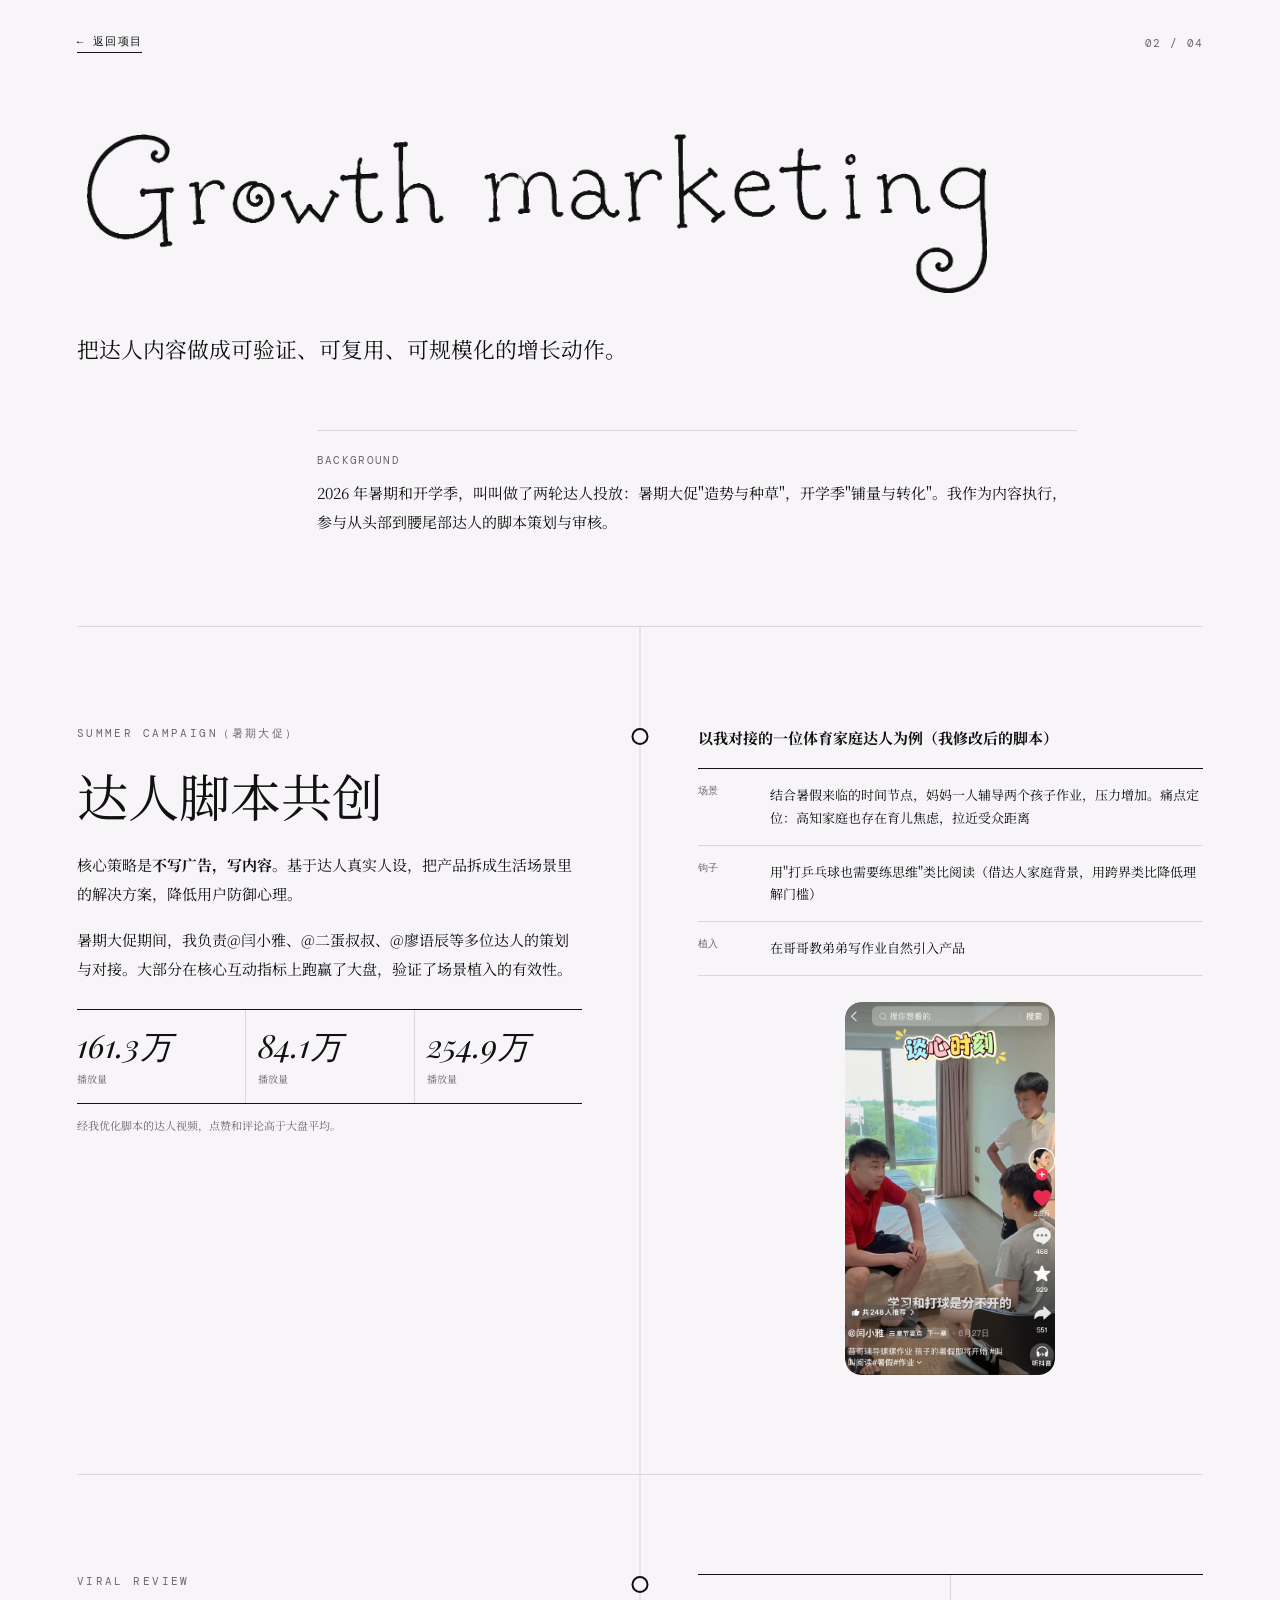
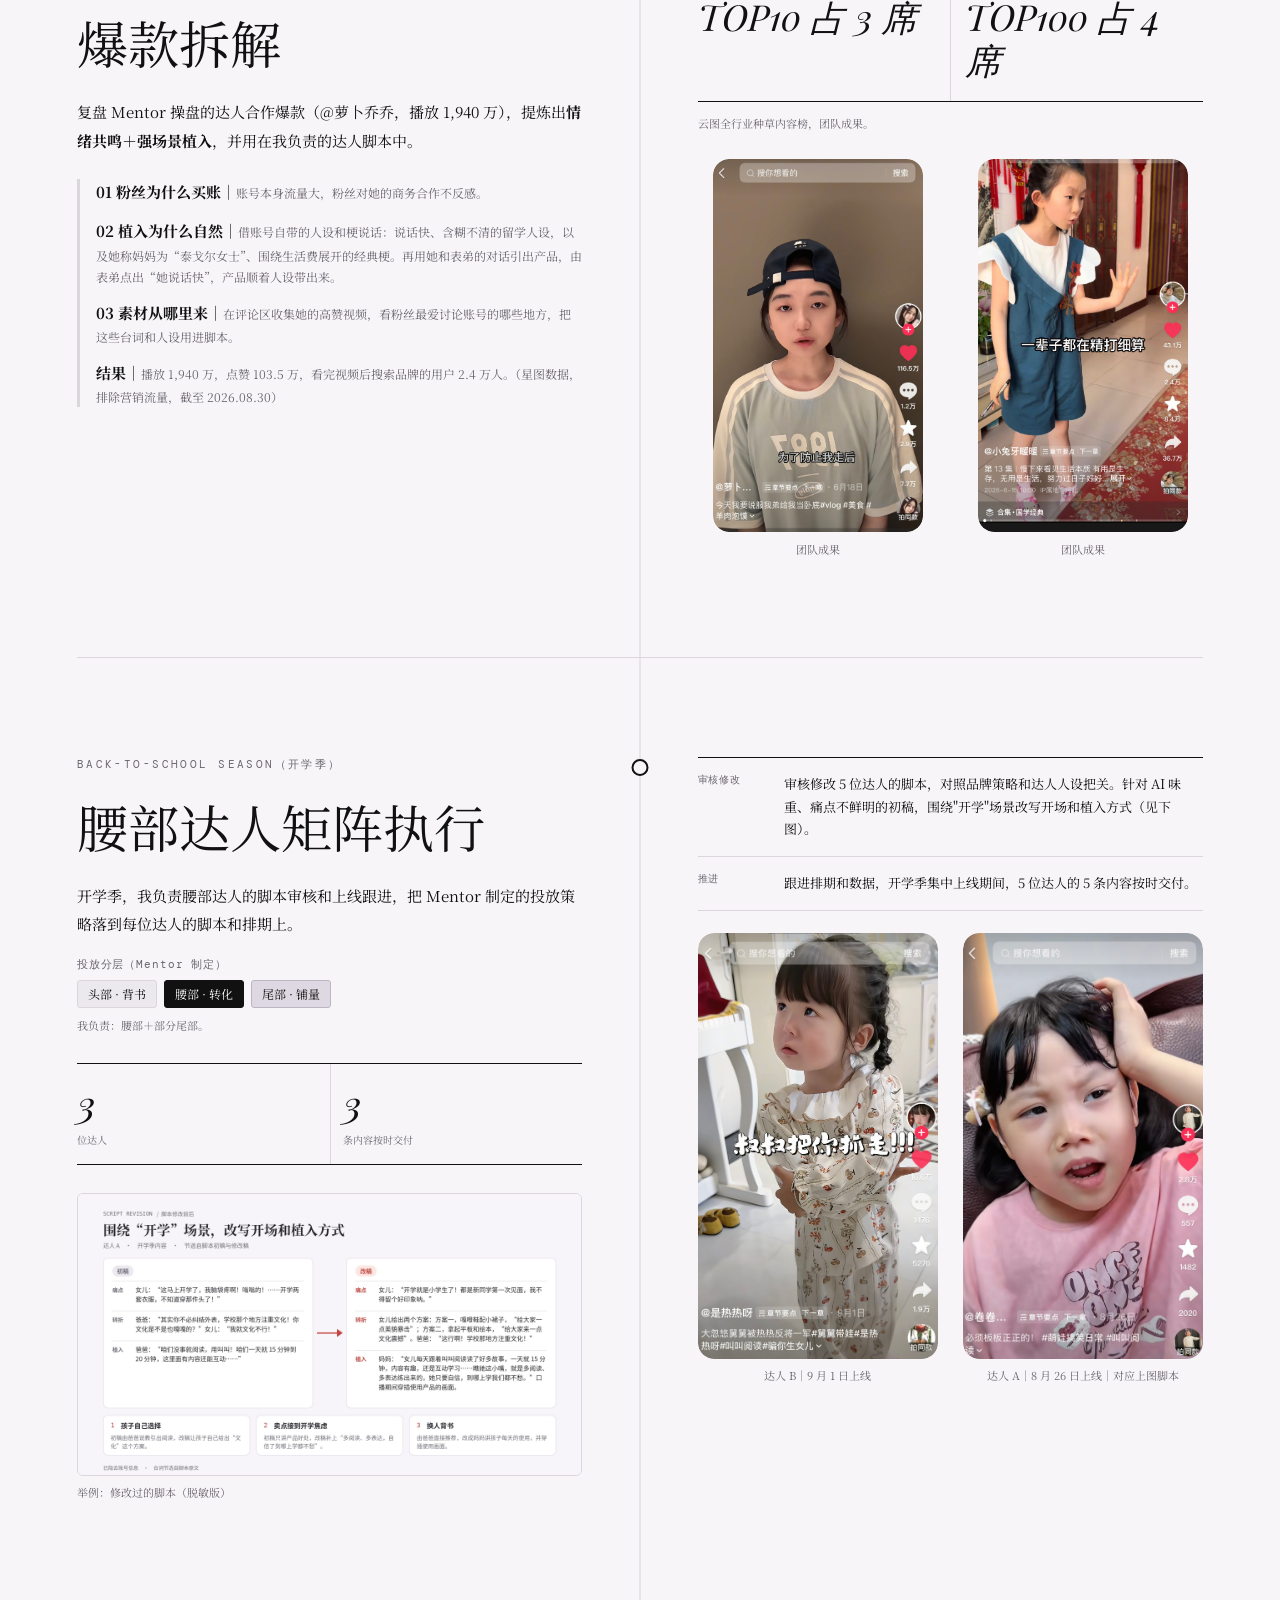
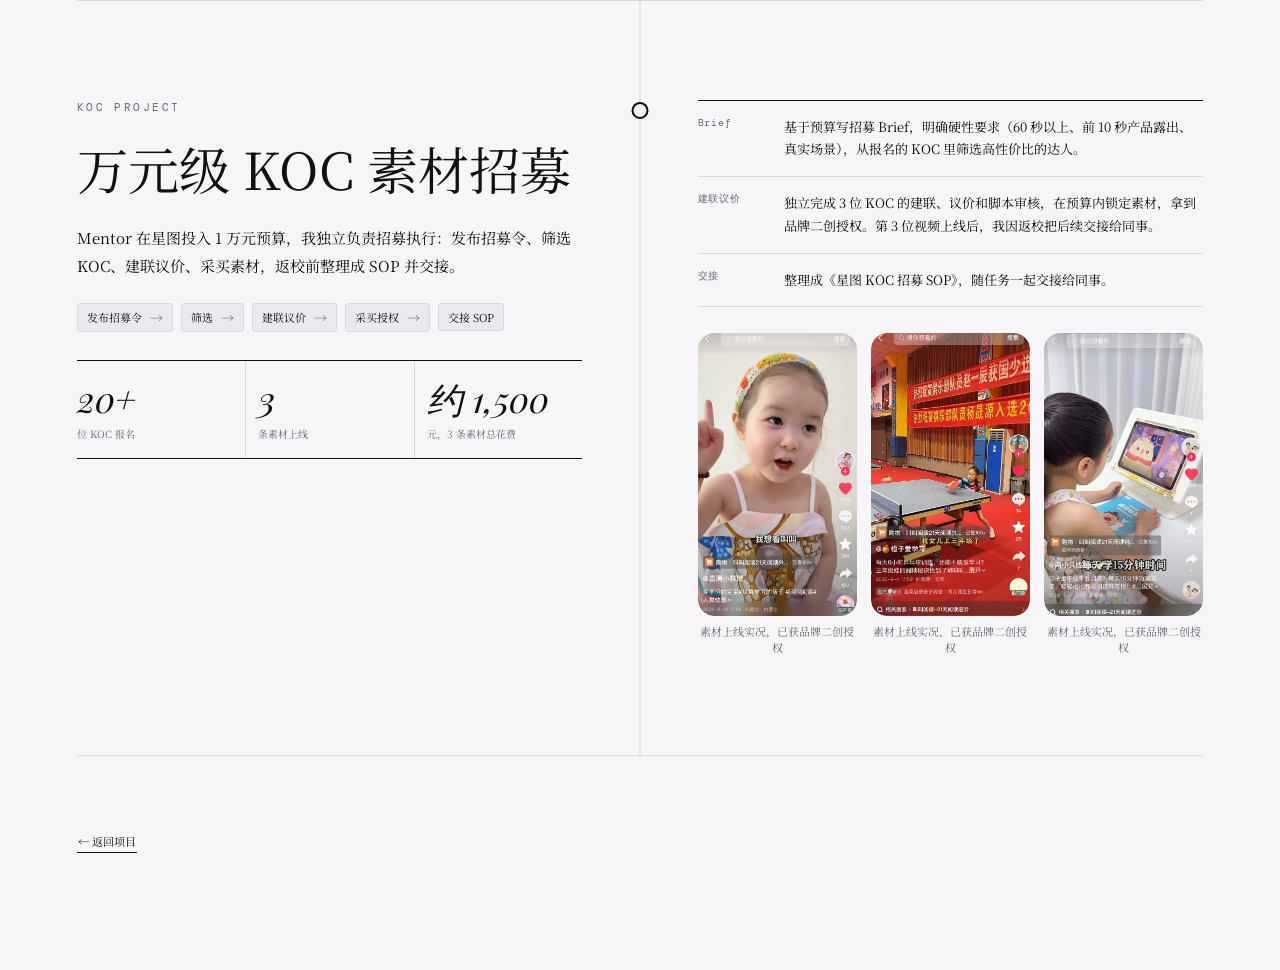
==== growth-marketing.html @ 47eaa934 "Initial portfolio release" ====
<!doctype html>
<html lang="zh">
<head>
<meta charset="utf-8">
<meta name="viewport" content="width=device-width, initial-scale=1, viewport-fit=cover">
<title>Growth marketing — Siqi's Portfolio</title>
<link href="https://fonts.googleapis.com/css2?family=Playfair+Display:ital,wght@0,400;0,700;1,400&amp;family=DM+Mono&amp;family=Noto+Serif+SC:wght@400;700&amp;display=swap" rel="stylesheet">
<link href="media-viewer.css" rel="stylesheet">
<style>
:root{--bg:#F7F5F8;--ink:#111;--mute:#6B6670;--line:#DAD6DC;box-sizing:border-box}
*{box-sizing:border-box}html{scroll-behavior:smooth}body{margin:0;overflow-x:hidden;background:var(--bg);color:var(--ink);font-family:'Noto Serif SC',serif}.mono{font:11px 'DM Mono',monospace;letter-spacing:.12em}
.page{width:min(1180px,88vw);margin:0 auto;padding:24px 0 13vh}.nav{display:flex;justify-content:space-between;align-items:center;min-height:38px;margin-bottom:clamp(42px,7vh,76px)}.back{color:var(--ink);text-decoration:none;border-bottom:1px solid var(--ink);padding-bottom:3px}.count{color:var(--mute)}.project-footer{padding-top:clamp(48px,8vh,88px)}.bottom-back{display:inline-block;color:var(--ink);text-decoration:none;border-bottom:1px solid var(--ink);padding:0 1px 4px;font-size:11px;line-height:1.2}
.hero{padding-bottom:clamp(58px,10vh,110px)}h1{width:min(920px,82vw);margin:0;line-height:0}h1 img{display:block;width:100%;height:auto}.subtitle{margin:28px 0 0;font-size:clamp(16px,1.7vw,22px);line-height:1.7}.background{max-width:760px;margin:clamp(42px,7vh,72px) 0 0 clamp(0px,20vw,240px);padding-top:22px;border-top:1px solid var(--line)}.background .mono{display:block;margin-bottom:12px;color:var(--mute)}.background p{margin:0;font-size:15px;line-height:1.9}
.timeline{position:relative}.timeline::before{content:'';position:absolute;top:0;bottom:0;left:50%;width:1px;background:var(--line);transform:translateX(-.5px)}.chapter{position:relative;display:grid;grid-template-columns:minmax(0,1fr) minmax(0,1fr);gap:clamp(72px,9vw,132px);align-items:start;padding:clamp(70px,11vh,126px) 0;border-top:1px solid var(--line)}.chapter:last-child{border-bottom:1px solid var(--line)}.node{position:absolute;z-index:2;left:50%;top:clamp(70px,11vh,126px);width:17px;height:17px;border:2px solid var(--ink);border-radius:50%;background:var(--bg);transform:translate(-50%,2px)}
.copy,.visual{min-width:0}.eyebrow{display:block;margin-bottom:22px;color:var(--mute);font:11px 'DM Mono',monospace;letter-spacing:.22em}.chapter h2{margin:0 0 24px;font:400 clamp(31px,4vw,52px)/1.25 'Noto Serif SC',serif}.chapter-copy{margin:0;font-size:15px;line-height:1.9}.chapter-copy strong{font-weight:700}.visual-title{margin:0 0 18px;font-size:15px;line-height:1.6}.points{margin:0;border-top:1px solid var(--ink)}.point{display:grid;grid-template-columns:58px minmax(0,1fr);gap:14px;padding:15px 0;border-bottom:1px solid var(--line)}.point dt{color:var(--mute);font:10px 'DM Mono',monospace;letter-spacing:.08em}.point dd{margin:0;font-size:13px;line-height:1.75}.phones{display:flex;align-items:flex-start;justify-content:center;gap:clamp(14px,2vw,28px);margin-top:26px}.phone-figure{min-width:0;margin:0;flex:1}.phone{position:relative;width:min(100%,210px);margin:0 auto;aspect-ratio:9/18.5;padding:10px 7px 8px;border:3px solid var(--ink);border-radius:28px;background:var(--ink);overflow:hidden}.phone::before{content:'';position:absolute;z-index:2;top:5px;left:50%;width:32%;height:8px;border-radius:0 0 8px 8px;background:var(--ink);transform:translateX(-50%)}.screen{position:relative;width:100%;height:100%;overflow:hidden;border-radius:19px;background:#111}.screen img{width:100%;height:100%;display:block;object-fit:contain}.placeholder{position:absolute;inset:0;display:flex;align-items:center;justify-content:center;padding:12px;color:var(--mute);text-align:center;word-break:break-word}.screen:not(.missing) .placeholder{display:none}.phone-figure figcaption{margin-top:9px;color:var(--mute);font-size:11px;line-height:1.5;text-align:center}
.stats{display:grid;grid-template-columns:repeat(3,minmax(0,1fr));margin-top:26px;border-top:1px solid var(--ink);border-bottom:1px solid var(--ink)}.stat{padding:17px 12px 17px 0}.stat+.stat{padding-left:12px;border-left:1px solid var(--line)}.stat strong{display:block;font:italic 400 clamp(22px,2.5vw,34px)/1.15 'Playfair Display',serif}.stat span{display:block;margin-top:7px;color:var(--mute);font-size:10px}.note{margin:12px 0 0;color:var(--mute);font-size:11px;line-height:1.7}.honors{display:grid;grid-template-columns:repeat(2,minmax(0,1fr));border-top:1px solid var(--ink);border-bottom:1px solid var(--ink)}.honor{padding:20px 14px 20px 0}.honor+.honor{padding-left:14px;border-left:1px solid var(--line)}.honor strong{display:block;font:italic 400 clamp(23px,2.8vw,38px)/1.2 'Playfair Display',serif}.viral-details{display:grid;gap:13px;margin-top:24px;padding-left:16px;border-left:3px solid var(--line)}.viral-details p{margin:0;color:var(--mute);font-size:12px;line-height:1.75}.viral-details strong{color:var(--ink);font-size:15px}.phones.three-phones{justify-content:flex-start;overflow-x:auto;overscroll-behavior-inline:contain;padding-bottom:10px;scroll-snap-type:x proximity}.three-phones .phone-figure{flex:0 0 210px;scroll-snap-align:start}.strategy-note{margin:18px 0 0;font-size:16.56px;line-height:1.75}
.backschool-tags-label{margin:18px 0 8px;color:var(--mute);font:11px 'DM Mono',monospace;letter-spacing:.08em}.backschool-tags{display:flex;flex-wrap:wrap;gap:7px}.backschool-tag{display:inline-block;padding:6px 10px;border:1px solid var(--line);border-radius:3px;background:#ECE9EE;font-size:12px;line-height:1.2}.backschool-tag--mid{border-color:var(--ink);background:var(--ink);color:var(--bg)}.backschool-tag--tail{border-color:#BDB5C4;background:#DDD8E1}.backschool-owner{margin:9px 0 0;color:var(--mute);font-size:11px;line-height:1.6}.backschool-stats{grid-template-columns:repeat(2,minmax(0,1fr));margin-top:28px}.backschool-stats .stat strong{font-size:clamp(26px,3vw,40px)}.backschool-visual .points{margin-bottom:22px}.backschool-visual .point{grid-template-columns:72px minmax(0,1fr)}.backschool-compare{margin:0 0 24px}.backschool-compare img{display:block;width:100%;height:auto;border:1px solid var(--line);border-radius:6px}.backschool-compare figcaption{margin-top:8px;color:var(--mute);font-size:11px;line-height:1.5}.backschool-phones{margin-top:0}.backschool-phones .phone-figure{flex:1}.backschool-phones .phone{width:100%;max-width:none;aspect-ratio:9/16;border:0;border-radius:16px;padding:0;background:transparent}.backschool-phones .phone::before{display:none}.backschool-phones .screen{height:100%;border-radius:16px;background:transparent}.backschool-phones .screen img{object-fit:cover;object-position:50% 68%}.backschool-phones .phone-figure figcaption{margin-top:8px}.backschool-phones + *{margin-top:0}
.koc-flow{display:flex;flex-wrap:wrap;align-items:center;gap:8px;margin-top:22px}.koc-step{display:inline-flex;align-items:center;min-height:28px;padding:5px 9px;border:1px solid var(--line);border-radius:3px;background:#ECE9EE;font-size:11px;line-height:1.35}.koc-step:not(:last-child)::after{content:'→';margin-left:8px;color:var(--mute);font-size:13px}.koc-stats{grid-template-columns:repeat(3,minmax(0,1fr));margin-top:28px}.koc-stats .stat strong{font-size:clamp(24px,2.8vw,36px)}.koc-visual .points{margin-bottom:26px}.koc-visual .point{grid-template-columns:72px minmax(0,1fr)}.koc-phones{justify-content:space-between;overflow:visible;gap:14px;margin-top:0}.koc-phones .phone-figure{flex:1 1 0;min-width:0}.koc-phones .phone{width:100%;max-width:none;aspect-ratio:9/16;border:0;border-radius:16px;padding:0;background:transparent}.koc-phones .phone::before{display:none}.koc-phones .screen{height:100%;border-radius:16px;background:transparent}.koc-phones .screen img{object-fit:cover;object-position:50% 68%}.koc-phones .phone-figure figcaption{margin-top:8px;min-height:2.9em;color:var(--mute);font-size:11px;line-height:1.45;text-align:center}
.frameless-phones .phone{aspect-ratio:9/16;border:0;border-radius:16px;padding:0;background:transparent}.frameless-phones .phone::before{display:none}.frameless-phones .screen{height:100%;border-radius:16px;background:transparent}.frameless-phones .screen img{object-fit:cover;object-position:50% 58%}.backschool-left-compare{margin:28px 0 0}.backschool-left-compare img{display:block;width:100%;height:auto;border:1px solid var(--line);border-radius:6px}.backschool-left-compare figcaption{margin-top:8px;color:var(--mute);font-size:11px;line-height:1.5}
.fade{animation:fade .55s ease both}@keyframes fade{from{opacity:0;transform:translateY(8px)}to{opacity:1;transform:none}}
@media(max-width:760px){.page{width:88vw;padding-top:18px}.nav{margin-bottom:42px}.hero{padding-bottom:62px}h1{width:100%}.subtitle{margin-top:22px;font-size:16px}.background{margin:38px 0 0}.timeline::before{left:9px}.chapter{grid-template-columns:minmax(0,1fr);gap:34px;padding:58px 0 58px 36px}.node{left:9px;top:58px}.eyebrow{font-size:10px;line-height:1.6}.chapter h2{font-size:31px}.chapter-copy{font-size:14px}.phones{gap:10px}.phone{border-width:2px;border-radius:22px;padding:8px 5px 6px}.screen{border-radius:15px}.point{grid-template-columns:50px minmax(0,1fr);gap:10px}.stats{grid-template-columns:1fr}.stat{padding:14px 0}.stat+.stat{padding-left:0;border-left:0;border-top:1px solid var(--line)}.honor strong{font-size:23px}.placeholder{padding:7px;font-size:9px;letter-spacing:0}.frameless-phones .phone{border:0;padding:0;border-radius:15px}.frameless-phones .screen{border-radius:15px}.backschool-visual .point{grid-template-columns:50px minmax(0,1fr)}.backschool-phones .phone{border:0;padding:0;border-radius:15px}.backschool-phones .screen{border-radius:15px}.backschool-stats{grid-template-columns:repeat(2,minmax(0,1fr))}.backschool-stats .stat+.stat{padding-left:12px;border-left:1px solid var(--line);border-top:0}.koc-flow{gap:6px 8px}.koc-step{font-size:10px}.koc-stats{grid-template-columns:1fr}.koc-visual .point{grid-template-columns:50px minmax(0,1fr)}.koc-phones{justify-content:flex-start;overflow-x:auto;overscroll-behavior-inline:contain;padding-bottom:10px;scroll-snap-type:x mandatory}.koc-phones .phone-figure{flex:0 0 210px;scroll-snap-align:start}.koc-phones .phone{border:0;padding:0;border-radius:15px}.koc-phones .screen{border-radius:15px}}
@media(max-width:420px){.backschool-phones{display:grid;grid-template-columns:1fr}.backschool-phones .phone-figure{width:100%}}
</style>
</head>
<body>
<main class="page fade">
  <nav class="nav mono" aria-label="页面导航"><a class="back" href="index.html?view=projects#projects">← 返回项目</a><span class="count">02 / 04</span></nav>
  <header class="hero">
    <h1><img src="assets/titles/growth-marketing.png" alt="Growth marketing"></h1>
    <p class="subtitle">把达人内容做成可验证、可复用、可规模化的增长动作。</p>
    <div class="background"><span class="mono">BACKGROUND</span><p>2026 年暑期和开学季，叫叫做了两轮达人投放：暑期大促"造势与种草"，开学季"铺量与转化"。我作为内容执行，参与从头部到腰尾部达人的脚本策划与审核。</p></div>
  </header>

  <div class="timeline">
    <section class="chapter">
      <span class="node" aria-hidden="true"></span>
      <div class="copy"><span class="eyebrow">SUMMER CAMPAIGN（暑期大促）</span><h2>达人脚本共创</h2><p class="chapter-copy">核心策略是<strong>不写广告，写内容</strong>。基于达人真实人设，把产品拆成生活场景里的解决方案，降低用户防御心理。</p><p class="chapter-copy" style="margin-top:18px">暑期大促期间，我负责@闫小雅、@二蛋叔叔、@廖语辰等多位达人的策划与对接。大部分在核心互动指标上跑赢了大盘，验证了场景植入的有效性。</p><div class="stats"><div class="stat"><strong>161.3万</strong><span>播放量</span></div><div class="stat"><strong>84.1万</strong><span>播放量</span></div><div class="stat"><strong>254.9万</strong><span>播放量</span></div></div><p class="note">经我优化脚本的达人视频，点赞和评论高于大盘平均。</p></div>
      <div class="visual">
        <h3 class="visual-title">以我对接的一位体育家庭达人为例（我修改后的脚本）</h3>
        <dl class="points"><div class="point"><dt>场景</dt><dd>结合暑假来临的时间节点，妈妈一人辅导两个孩子作业，压力增加。痛点定位：高知家庭也存在育儿焦虑，拉近受众距离</dd></div><div class="point"><dt>钩子</dt><dd>用"打乒乓球也需要练思维"类比阅读（借达人家庭背景，用跨界类比降低理解门槛）</dd></div><div class="point"><dt>植入</dt><dd>在哥哥教弟弟写作业自然引入产品</dd></div></dl>
        <div class="phones frameless-phones">
          <figure class="phone-figure"><div class="phone"><div class="screen"><img src="assets/growth-marketing/p1-a.jpg" alt="达人视频截图一" onerror="this.parentElement.classList.add('missing');this.remove()"><span class="placeholder mono">p1-a.jpg</span></div></div></figure>
        </div>
      </div>
    </section>

    <section class="chapter">
      <span class="node" aria-hidden="true"></span>
      <div class="copy"><span class="eyebrow">VIRAL REVIEW</span><h2>爆款拆解</h2><p class="chapter-copy">复盘 Mentor 操盘的达人合作爆款（@萝卜乔乔，播放 1,940 万），提炼出<strong>情绪共鸣＋强场景植入</strong>，并用在我负责的达人脚本中。</p><div class="viral-details"><p><strong>01 粉丝为什么买账｜</strong>账号本身流量大，粉丝对她的商务合作不反感。</p><p><strong>02 植入为什么自然｜</strong>借账号自带的人设和梗说话：说话快、含糊不清的留学人设，以及她称妈妈为“泰戈尔女士”、围绕生活费展开的经典梗。再用她和表弟的对话引出产品，由表弟点出“她说话快”，产品顺着人设带出来。</p><p><strong>03 素材从哪里来｜</strong>在评论区收集她的高赞视频，看粉丝最爱讨论账号的哪些地方，把这些台词和人设用进脚本。</p><p><strong>结果｜</strong>播放 1,940 万，点赞 103.5 万，看完视频后搜索品牌的用户 2.4 万人。（星图数据，排除营销流量，截至 2026.08.30）</p></div></div>
      <div class="visual">
        <div class="honors"><div class="honor"><strong>TOP10 占 3 席</strong></div><div class="honor"><strong>TOP100 占 4 席</strong></div></div>
        <p class="note">云图全行业种草内容榜，团队成果。</p>
        <div class="phones frameless-phones"><figure class="phone-figure"><div class="phone"><div class="screen"><img src="assets/growth-marketing/p2-a.jpg" alt="团队成果" onerror="this.parentElement.classList.add('missing');this.remove()"><span class="placeholder mono">p2-a.jpg</span></div></div><figcaption>团队成果</figcaption></figure><figure class="phone-figure"><div class="phone"><div class="screen"><img src="assets/growth-marketing/p2-b.jpg" alt="团队成果补充" onerror="this.parentElement.classList.add('missing');this.remove()"><span class="placeholder mono">p2-b.jpg</span></div></div><figcaption>团队成果</figcaption></figure></div>
      </div>
    </section>

    <section class="chapter">
      <span class="node" aria-hidden="true"></span>
      <div class="copy"><span class="eyebrow">BACK-TO-SCHOOL SEASON（开学季）</span><h2>腰部达人矩阵执行</h2><p class="chapter-copy">开学季，我负责腰部达人的脚本审核和上线跟进，把 Mentor 制定的投放策略落到每位达人的脚本和排期上。</p><div class="backschool-tags-label">投放分层（Mentor 制定）</div><div class="backschool-tags"><span class="backschool-tag">头部 · 背书</span><span class="backschool-tag backschool-tag--mid">腰部 · 转化</span><span class="backschool-tag backschool-tag--tail">尾部 · 铺量</span></div><p class="backschool-owner">我负责：腰部＋部分尾部。</p><div class="stats backschool-stats"><div class="stat"><strong>3</strong><span>位达人</span></div><div class="stat"><strong>3</strong><span>条内容按时交付</span></div></div><figure class="backschool-left-compare"><img src="assets/growth-marketing/p3-compare.jpg" alt="修改过的脚本对比" onerror="this.parentElement.classList.add('missing');this.remove()"><figcaption>举例：修改过的脚本（脱敏版）</figcaption></figure></div>
      <div class="visual backschool-visual">
        <dl class="points"><div class="point"><dt>审核修改</dt><dd>审核修改 5 位达人的脚本，对照品牌策略和达人人设把关。针对 AI 味重、痛点不鲜明的初稿，围绕"开学"场景改写开场和植入方式（见下图）。</dd></div><div class="point"><dt>推进</dt><dd>跟进排期和数据，开学季集中上线期间，5 位达人的 5 条内容按时交付。</dd></div></dl>
        <div class="phones backschool-phones"><figure class="phone-figure"><div class="phone"><div class="screen"><img src="assets/growth-marketing/p3-a.jpg" alt="达人 B 成片截图" onerror="this.parentElement.classList.add('missing');this.remove()"><span class="placeholder mono">p3-a.jpg</span></div></div><figcaption>达人 B｜9 月 1 日上线</figcaption></figure><figure class="phone-figure"><div class="phone"><div class="screen"><img src="assets/growth-marketing/p3-b.jpg" alt="达人 A 成片截图" onerror="this.parentElement.classList.add('missing');this.remove()"><span class="placeholder mono">p3-b.jpg</span></div></div><figcaption>达人 A｜8 月 26 日上线｜对应上图脚本</figcaption></figure></div>
      </div>
    </section>

    <section class="chapter">
      <span class="node" aria-hidden="true"></span>
      <div class="copy"><span class="eyebrow">KOC PROJECT</span><h2>万元级 KOC 素材招募</h2><p class="chapter-copy">Mentor 在星图投入 1 万元预算，我独立负责招募执行：发布招募令、筛选 KOC、建联议价、采买素材，返校前整理成 SOP 并交接。</p><div class="koc-flow"><span class="koc-step">发布招募令</span><span class="koc-step">筛选</span><span class="koc-step">建联议价</span><span class="koc-step">采买授权</span><span class="koc-step">交接 SOP</span></div><div class="stats koc-stats"><div class="stat"><strong>20+<!-- TODO: 数字凭记忆填写，发布前请核对 --></strong><span>位 KOC 报名</span></div><div class="stat"><strong>3</strong><span>条素材上线</span></div><div class="stat"><strong>约 1,500<!-- TODO: 数字凭记忆填写，发布前请核对 --></strong><span>元，3 条素材总花费</span></div></div></div>
      <div class="visual koc-visual">
        <dl class="points"><div class="point"><dt>Brief</dt><dd>基于预算写招募 Brief，明确硬性要求（60 秒以上、前 10 秒产品露出、真实场景），从报名的 KOC 里筛选高性价比的达人。</dd></div><div class="point"><dt>建联议价</dt><dd>独立完成 3 位 KOC 的建联、议价和脚本审核，在预算内锁定素材，拿到品牌二创授权。第 3 位视频上线后，我因返校把后续交接给同事。</dd></div><div class="point"><dt>交接</dt><dd>整理成《星图 KOC 招募 SOP》，随任务一起交接给同事。</dd></div></dl>
        <div class="phones koc-phones"><figure class="phone-figure"><div class="phone"><div class="screen"><img src="assets/growth-marketing/p4-a.jpg" alt="KOC 素材上线实况一" onerror="this.parentElement.classList.add('missing');this.remove()"><span class="placeholder mono">p4-a.jpg</span></div></div><figcaption>素材上线实况，已获品牌二创授权</figcaption></figure><figure class="phone-figure"><div class="phone"><div class="screen"><img src="assets/growth-marketing/p4-b.jpg" alt="KOC 素材上线实况二" onerror="this.parentElement.classList.add('missing');this.remove()"><span class="placeholder mono">p4-b.jpg</span></div></div><figcaption>素材上线实况，已获品牌二创授权</figcaption></figure><figure class="phone-figure"><div class="phone"><div class="screen"><img src="assets/growth-marketing/p4-c.jpg" alt="KOC 素材上线实况三" onerror="this.parentElement.classList.add('missing');this.remove()"><span class="placeholder mono">p4-c.jpg</span></div></div><figcaption>素材上线实况，已获品牌二创授权</figcaption></figure></div>
      </div>
    </section>
  </div>
  <footer class="project-footer"><a class="bottom-back" href="index.html?view=projects#projects">← 返回项目</a></footer>
</main>
<script src="media-viewer.js"></script>
</body>
</html>
---- media-viewer.css ----
.media-viewer-trigger{cursor:zoom-in}
.media-viewer{position:fixed;inset:0;z-index:1000;display:none;align-items:center;justify-content:center;padding:clamp(18px,4vw,56px);background:rgba(0,0,0,.94)}
.media-viewer.is-open{display:flex}
.media-viewer img,.media-viewer video{display:block;max-width:92vw;max-height:90vh;object-fit:contain;cursor:zoom-out}
.media-viewer video{background:#000}
.media-viewer-close{position:absolute;right:20px;top:16px;width:42px;height:42px;border:1px solid rgba(255,255,255,.55);border-radius:50%;background:rgba(0,0,0,.35);color:#fff;font-size:26px;line-height:1;cursor:pointer}
@media(max-width:760px){.media-viewer{padding:58px 12px 22px}.media-viewer img,.media-viewer video{max-width:96vw;max-height:84vh}.media-viewer-close{right:10px;top:10px}}
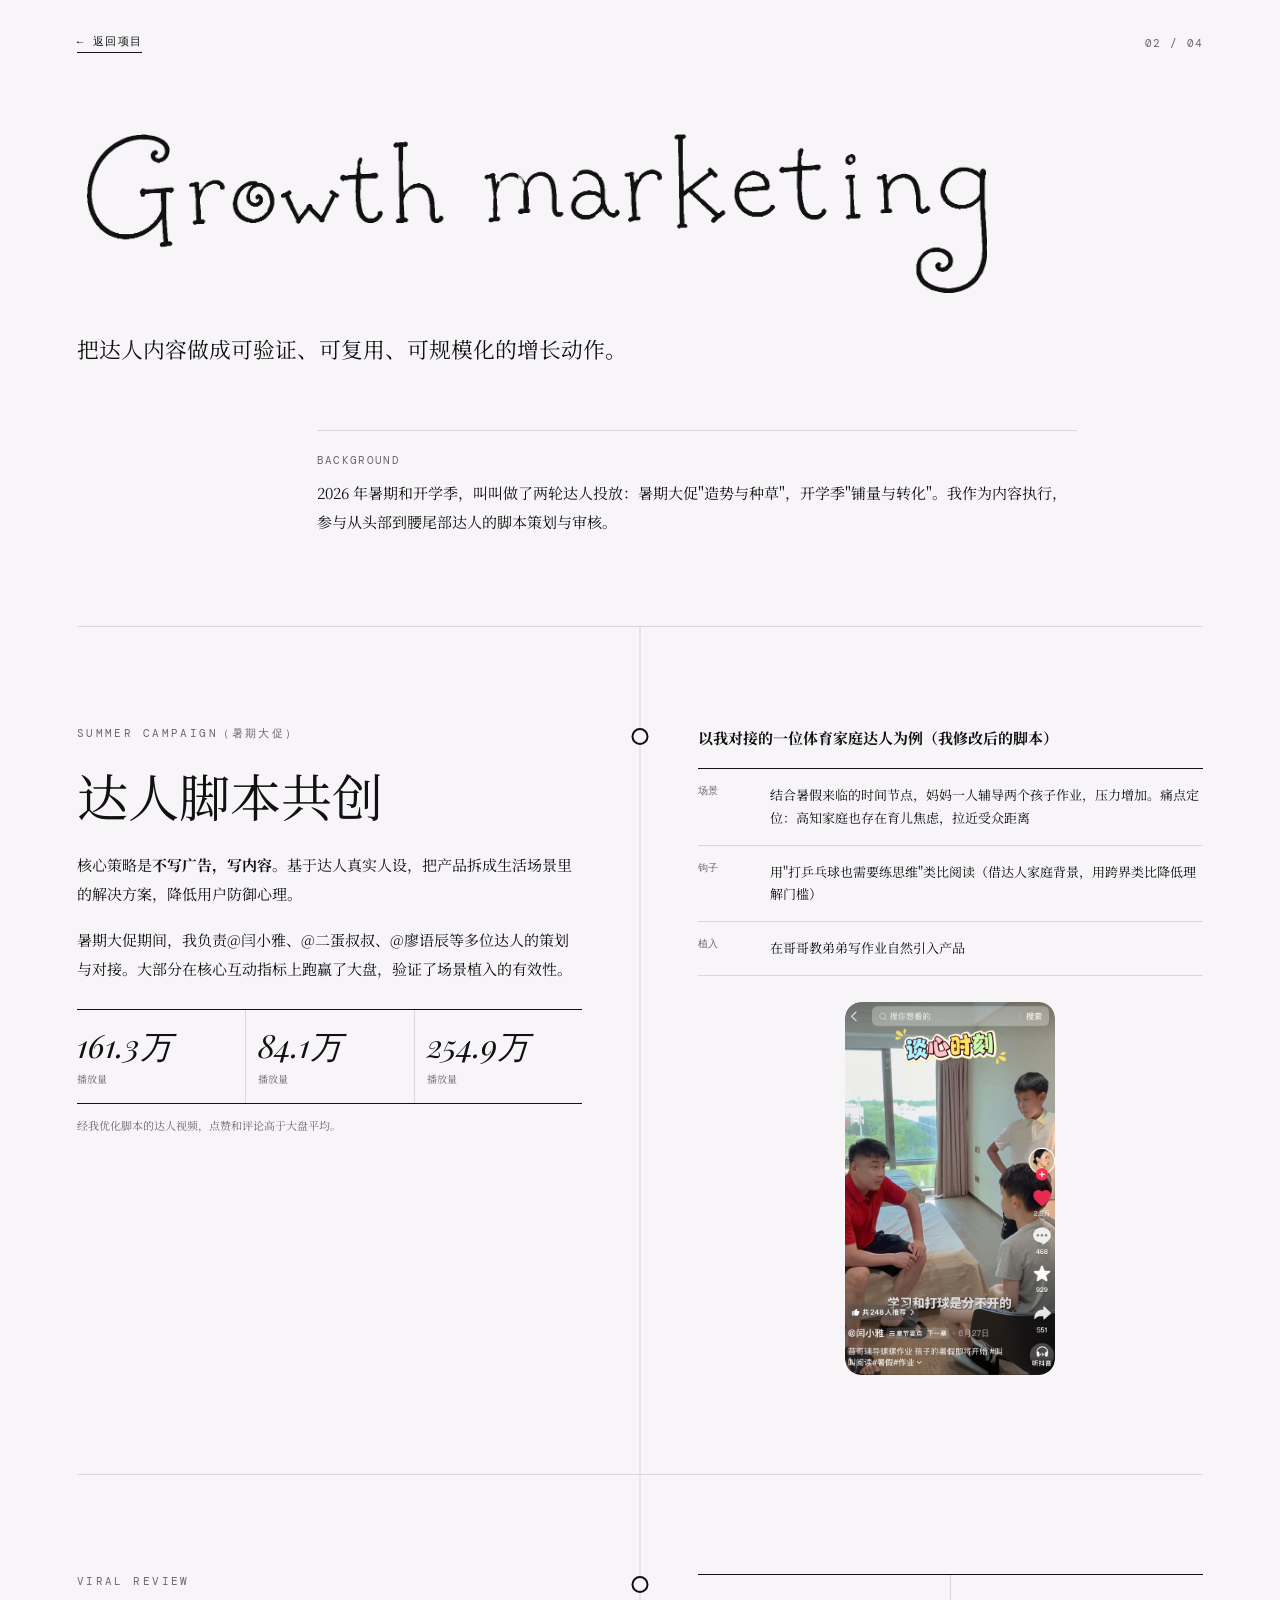
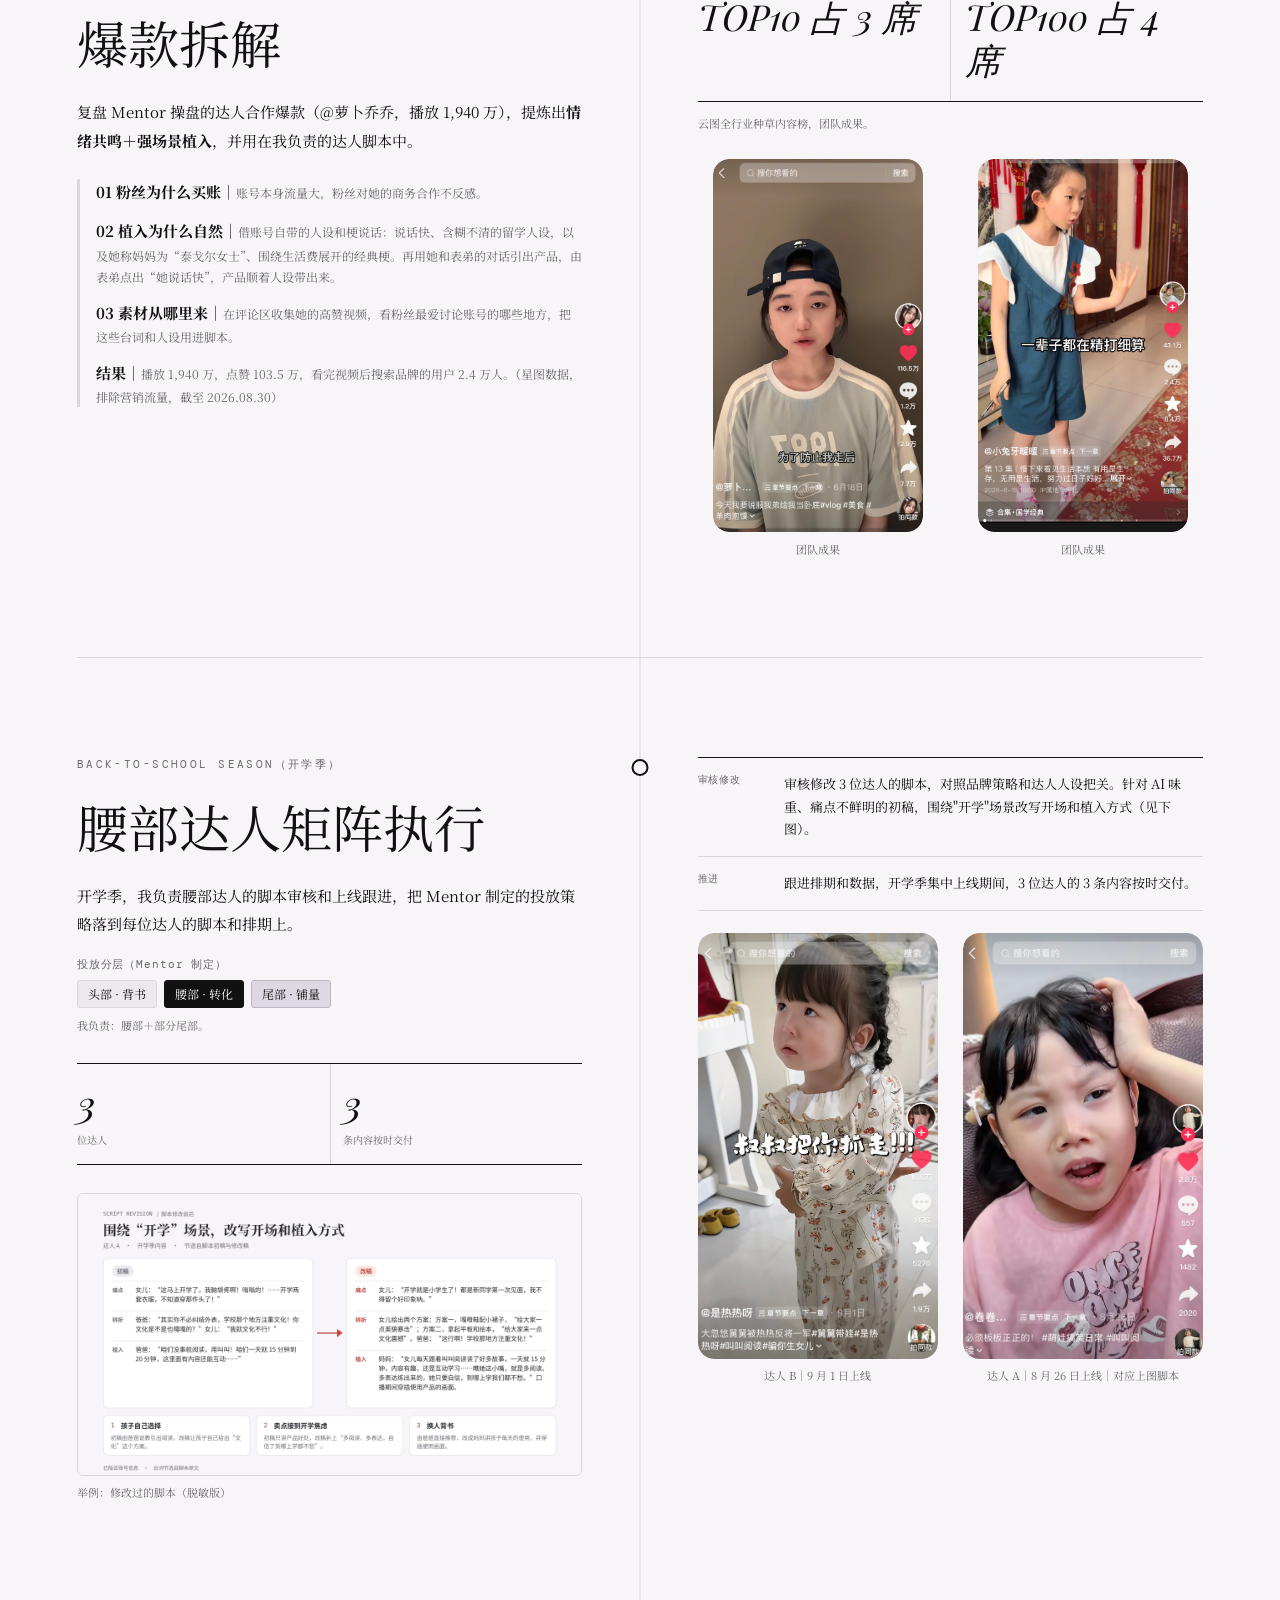
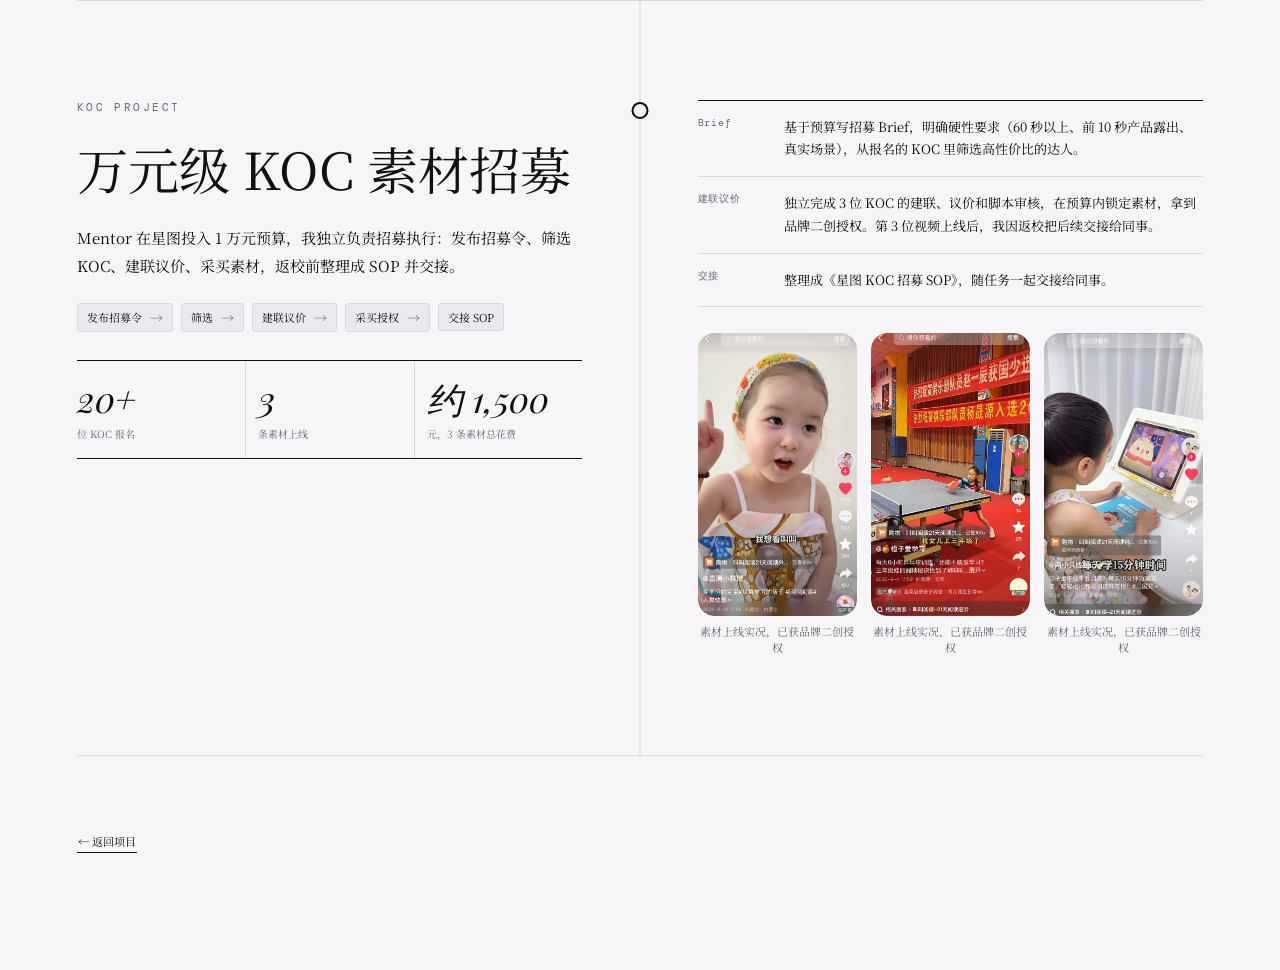
==== commit aa6bb80c: "Fix growth marketing metrics" ====
--- a/growth-marketing.html
+++ b/growth-marketing.html
@@ -58,7 +58,7 @@
       <span class="node" aria-hidden="true"></span>
       <div class="copy"><span class="eyebrow">BACK-TO-SCHOOL SEASON（开学季）</span><h2>腰部达人矩阵执行</h2><p class="chapter-copy">开学季，我负责腰部达人的脚本审核和上线跟进，把 Mentor 制定的投放策略落到每位达人的脚本和排期上。</p><div class="backschool-tags-label">投放分层（Mentor 制定）</div><div class="backschool-tags"><span class="backschool-tag">头部 · 背书</span><span class="backschool-tag backschool-tag--mid">腰部 · 转化</span><span class="backschool-tag backschool-tag--tail">尾部 · 铺量</span></div><p class="backschool-owner">我负责：腰部＋部分尾部。</p><div class="stats backschool-stats"><div class="stat"><strong>3</strong><span>位达人</span></div><div class="stat"><strong>3</strong><span>条内容按时交付</span></div></div><figure class="backschool-left-compare"><img src="assets/growth-marketing/p3-compare.jpg" alt="修改过的脚本对比" onerror="this.parentElement.classList.add('missing');this.remove()"><figcaption>举例：修改过的脚本（脱敏版）</figcaption></figure></div>
       <div class="visual backschool-visual">
-        <dl class="points"><div class="point"><dt>审核修改</dt><dd>审核修改 5 位达人的脚本，对照品牌策略和达人人设把关。针对 AI 味重、痛点不鲜明的初稿，围绕"开学"场景改写开场和植入方式（见下图）。</dd></div><div class="point"><dt>推进</dt><dd>跟进排期和数据，开学季集中上线期间，5 位达人的 5 条内容按时交付。</dd></div></dl>
+        <dl class="points"><div class="point"><dt>审核修改</dt><dd>审核修改 3 位达人的脚本，对照品牌策略和达人人设把关。针对 AI 味重、痛点不鲜明的初稿，围绕"开学"场景改写开场和植入方式（见下图）。</dd></div><div class="point"><dt>推进</dt><dd>跟进排期和数据，开学季集中上线期间，3 位达人的 3 条内容按时交付。</dd></div></dl>
         <div class="phones backschool-phones"><figure class="phone-figure"><div class="phone"><div class="screen"><img src="assets/growth-marketing/p3-a.jpg" alt="达人 B 成片截图" onerror="this.parentElement.classList.add('missing');this.remove()"><span class="placeholder mono">p3-a.jpg</span></div></div><figcaption>达人 B｜9 月 1 日上线</figcaption></figure><figure class="phone-figure"><div class="phone"><div class="screen"><img src="assets/growth-marketing/p3-b.jpg" alt="达人 A 成片截图" onerror="this.parentElement.classList.add('missing');this.remove()"><span class="placeholder mono">p3-b.jpg</span></div></div><figcaption>达人 A｜8 月 26 日上线｜对应上图脚本</figcaption></figure></div>
       </div>
     </section>
